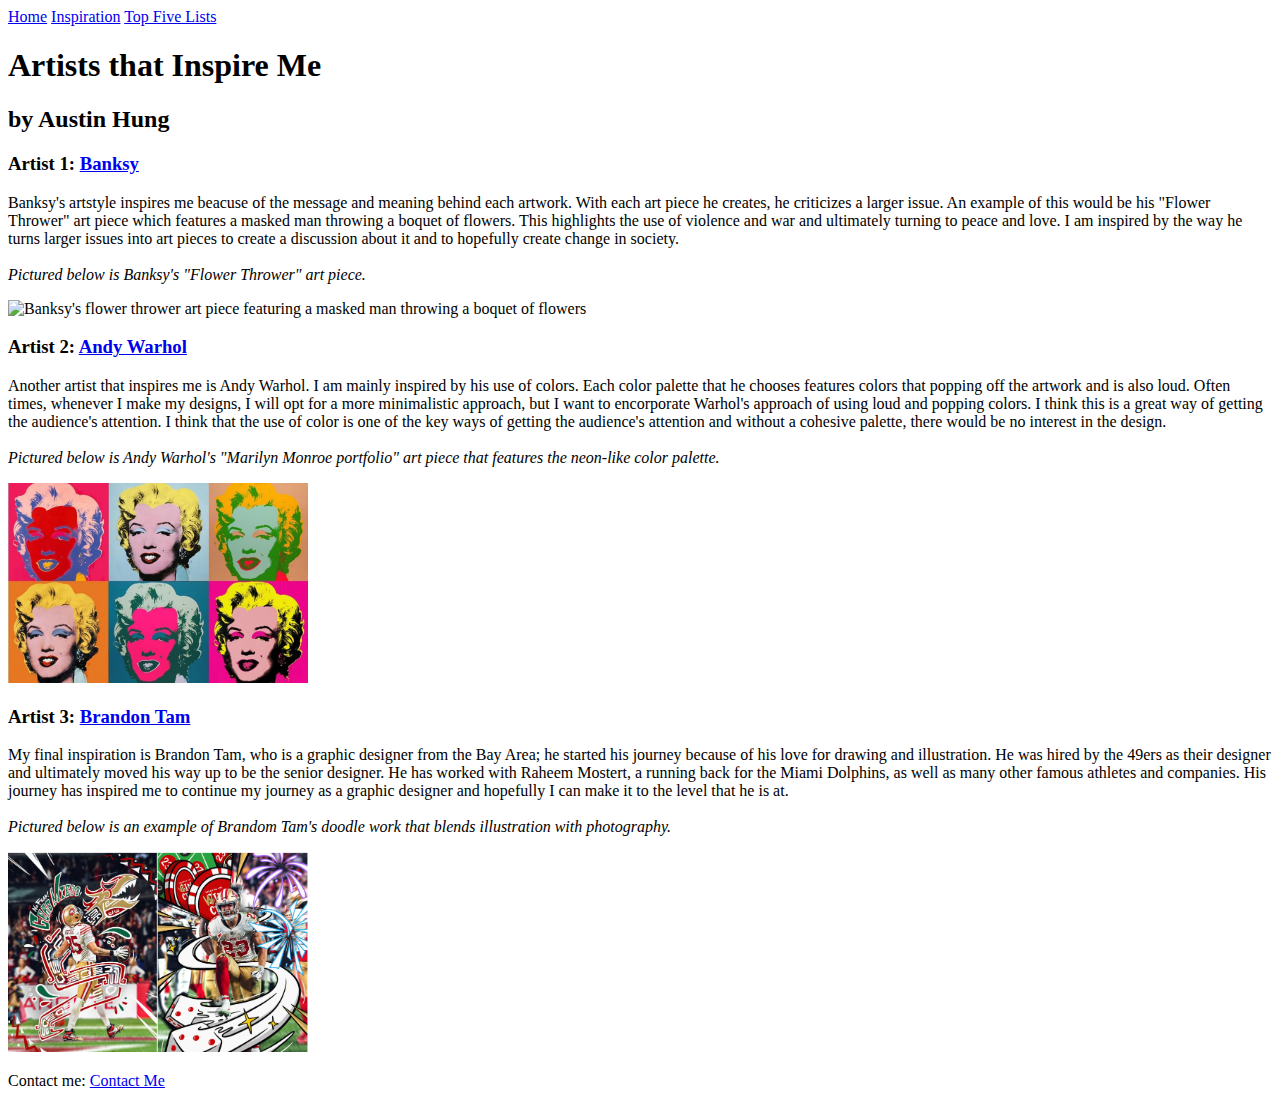
==== inspiration/inspiration.html @ 484e703c "Added CSS for index" ====
<!DOCTYPE html>
<html lang="en">
<head>
    <meta charset="UTF-8">
    <meta name="viewport" content="width=device-width, initial-scale=1.0">
    <title>Document</title>
    <link rel="stylesheet" href="..css/styles.css">

</head>
<body>

<header>
    <nav>
        <a href = "../index.html">Home</a>
        <a href = "inspiration.html">Inspiration</a>
        <a href = "../topFives/topFive.html">Top Five Lists</a>    
    </nav>
</header>

<section>
<h1>
   Artists that Inspire Me 
</h1>
</section>

<section>
<h2>
    by Austin Hung
</h2>
</section>

<section>
<h3>
    Artist 1: <a href="https://www.banksy.co.uk/">Banksy</a>
</h3>
<p>
    Banksy's artstyle inspires me beacuse of the message and meaning behind each artwork. With each art piece he creates, he criticizes a larger issue. An example of this would be his "Flower Thrower" art piece which features a masked man throwing a boquet of flowers. This highlights the use of violence and war and ultimately turning to peace and love. I am inspired by the way he turns larger issues into art pieces to create a discussion about it and to hopefully create change in society. 
    <br>
    <br>
    <em>Pictured below is Banksy's "Flower Thrower" art piece.</em>
</p>
<img src="img/flower_thrower.png" alt="Banksy's flower thrower art piece featuring a masked man throwing a boquet of flowers" width = "300" height = "200">
</section>

<section>
<h3>

    Artist 2: <a href="https://www.warhol.org/">Andy Warhol</a>
</h3>
<p>
   Another artist that inspires me is Andy Warhol. I am mainly inspired by his use of colors. Each color palette that he chooses features colors that popping off the artwork and is also loud. Often times, whenever I make my designs, I will opt for a more minimalistic approach, but I want to encorporate Warhol's approach of using loud and popping colors. I think this is a great way of getting the audience's attention. I think that the use of color is one of the key ways of getting the audience's attention and without a cohesive palette, there would be no interest in the design.
    <br>
    <br>
    <em>Pictured below is Andy Warhol's "Marilyn Monroe portfolio" art piece that features the neon-like color palette.</em>
</p>
<img src="img/andy_warhol_art.jpg" alt="Banksy's flower thrower art piece featuring a masked man throwing a boquet of flowers" width = "300" height = "200">
</section>

<section>
<h3>
    Artist 3: <a href="https://brandontam.squarespace.com/work">Brandon Tam</a>
</h3>
    <p>
        My final inspiration is Brandon Tam, who is a graphic designer from the Bay Area; he started his journey because of his love for drawing and illustration. He was hired by the 49ers as their designer and ultimately moved his way up to be the senior designer. He has worked with Raheem Mostert, a running back for the Miami Dolphins, as well as many other famous athletes and companies. His journey has inspired me to continue my journey as a graphic designer and hopefully I can make it to the level that he is at.
         <br>
         <br>
         <em>Pictured below is an example of Brandom Tam's doodle work that blends illustration with photography.</em>
     </p>
<img src="img/bjt.png" alt="Left Picture: George Kittle celebrating a touchdown with an Aztec-like dragon illustration wrapped around him. Right Picture: Christian McCaffrey celebrating with dice and casino chips illustrated around him" width = "300" height = "200">
</section>

<footer>
    <p>Contact me: <a href="mailto:austinhung6156@gmail.com">Contact Me</a></p>
</footer>

</body>
</html>
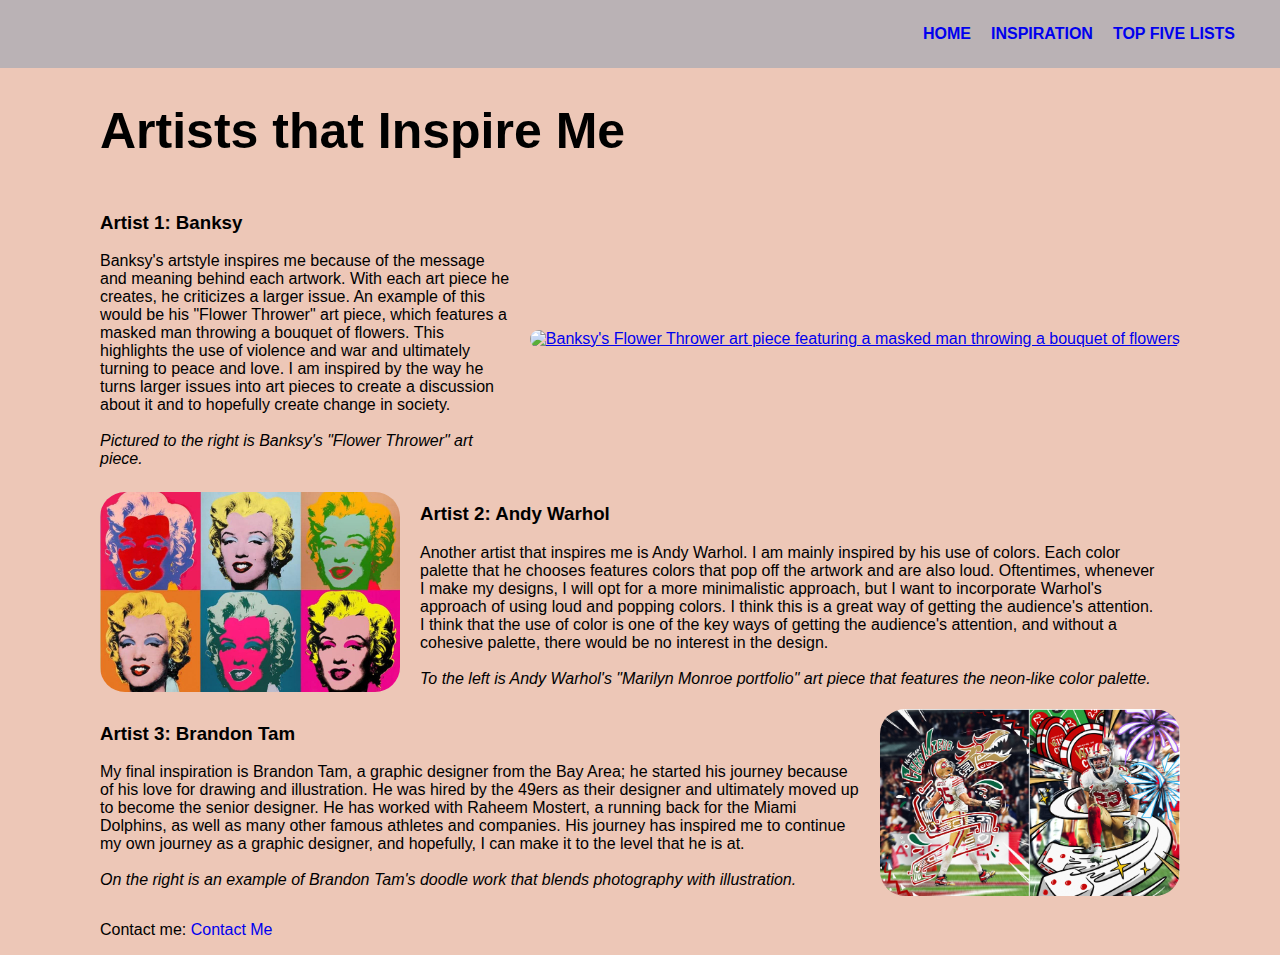
==== commit 7d8bcb85: "Changes" ====
--- a/inspiration/inspiration.html
+++ b/inspiration/inspiration.html
@@ -4,74 +4,73 @@
     <meta charset="UTF-8">
     <meta name="viewport" content="width=device-width, initial-scale=1.0">
     <title>Document</title>
-    <link rel="stylesheet" href="..css/styles.css">
-
+    <link rel="stylesheet" href="../css/styles.css">
 </head>
 <body>
 
 <header>
     <nav>
-        <a href = "../index.html">Home</a>
-        <a href = "inspiration.html">Inspiration</a>
-        <a href = "../topFives/topFive.html">Top Five Lists</a>    
+        <a class="navcss" href="../index.html">Home</a>
+        <a class="navcss" href="inspiration.html">Inspiration</a>
+        <a class="navcss" href="../topFives/topFive.html">Top Five Lists</a>    
     </nav>
 </header>
 
-<section>
-<h1>
-   Artists that Inspire Me 
-</h1>
+<section class="inspointro"">
+    <h1>Artists that Inspire Me</h1>
 </section>
 
-<section>
-<h2>
-    by Austin Hung
-</h2>
+<section class="artists">
+    <div class="artisttext">
+        <h3>Artist 1: Banksy</h3>
+        <p>
+            Banksy's artstyle inspires me because of the message and meaning behind each artwork. With each art piece he creates, he criticizes a larger issue. An example of this would be his "Flower Thrower" art piece, which features a masked man throwing a bouquet of flowers. This highlights the use of violence and war and ultimately turning to peace and love. I am inspired by the way he turns larger issues into art pieces to create a discussion about it and to hopefully create change in society.
+            <br><br>
+            <em>Pictured to the right is Banksy's "Flower Thrower" art piece.</em>
+        </p>
+    </div>
+    <div class="artimg">
+        <a class="artistlink" href="https://www.banksy.co.uk/">
+        <img src="img/flower_thrower.png" alt="Banksy's Flower Thrower art piece featuring a masked man throwing a bouquet of flowers" width="300" height="200">
+        </a>
+    </div>
 </section>
 
-<section>
-<h3>
-    Artist 1: <a href="https://www.banksy.co.uk/">Banksy</a>
-</h3>
-<p>
-    Banksy's artstyle inspires me beacuse of the message and meaning behind each artwork. With each art piece he creates, he criticizes a larger issue. An example of this would be his "Flower Thrower" art piece which features a masked man throwing a boquet of flowers. This highlights the use of violence and war and ultimately turning to peace and love. I am inspired by the way he turns larger issues into art pieces to create a discussion about it and to hopefully create change in society. 
-    <br>
-    <br>
-    <em>Pictured below is Banksy's "Flower Thrower" art piece.</em>
-</p>
-<img src="img/flower_thrower.png" alt="Banksy's flower thrower art piece featuring a masked man throwing a boquet of flowers" width = "300" height = "200">
+<section class="artists">
+    <div class="artimg">
+        <a class="warholimg" href="https://www.warhol.org/">
+        <img src="img/andy_warhol_art.jpg" alt="Andy Warhol's Marilyn Monroe portfolio with a neon-like color palette" width="300" height="200">
+        </a>
+    </div>
+    <div class="artisttext">
+        <h3>Artist 2: Andy Warhol</h3>
+        <p>
+            Another artist that inspires me is Andy Warhol. I am mainly inspired by his use of colors. Each color palette that he chooses features colors that pop off the artwork and are also loud. Oftentimes, whenever I make my designs, I will opt for a more minimalistic approach, but I want to incorporate Warhol's approach of using loud and popping colors. I think this is a great way of getting the audience's attention. I think that the use of color is one of the key ways of getting the audience's attention, and without a cohesive palette, there would be no interest in the design.
+            <br><br>
+            <em>To the left is Andy Warhol's "Marilyn Monroe portfolio" art piece that features the neon-like color palette.</em>
+        </p>
+    </div>
 </section>
 
-<section>
-<h3>
-
-    Artist 2: <a href="https://www.warhol.org/">Andy Warhol</a>
-</h3>
-<p>
-   Another artist that inspires me is Andy Warhol. I am mainly inspired by his use of colors. Each color palette that he chooses features colors that popping off the artwork and is also loud. Often times, whenever I make my designs, I will opt for a more minimalistic approach, but I want to encorporate Warhol's approach of using loud and popping colors. I think this is a great way of getting the audience's attention. I think that the use of color is one of the key ways of getting the audience's attention and without a cohesive palette, there would be no interest in the design.
-    <br>
-    <br>
-    <em>Pictured below is Andy Warhol's "Marilyn Monroe portfolio" art piece that features the neon-like color palette.</em>
-</p>
-<img src="img/andy_warhol_art.jpg" alt="Banksy's flower thrower art piece featuring a masked man throwing a boquet of flowers" width = "300" height = "200">
+<section class="artists">
+    <div class="artisttext">
+        <h3>Artist 3: Brandon Tam</h3>
+        <p>
+            My final inspiration is Brandon Tam, a graphic designer from the Bay Area; he started his journey because of his love for drawing and illustration. He was hired by the 49ers as their designer and ultimately moved up to become the senior designer. He has worked with Raheem Mostert, a running back for the Miami Dolphins, as well as many other famous athletes and companies. His journey has inspired me to continue my own journey as a graphic designer, and hopefully, I can make it to the level that he is at.
+            <br><br>
+            <em>On the right is an example of Brandon Tam's doodle work that blends photography with illustration.</em>
+        </p>
+    </div>
+    <div class="artimg">
+        <a class="artistlink" href="https://brandontam.squarespace.com/work">
+        <img src="img/bjt.png" alt="Brandon Tam's illustration blending Aztec-like dragon and casino-themed doodles with photographs of athletes" width="300" height="200">
+        </a>
+    </div>
 </section>
 
-<section>
-<h3>
-    Artist 3: <a href="https://brandontam.squarespace.com/work">Brandon Tam</a>
-</h3>
-    <p>
-        My final inspiration is Brandon Tam, who is a graphic designer from the Bay Area; he started his journey because of his love for drawing and illustration. He was hired by the 49ers as their designer and ultimately moved his way up to be the senior designer. He has worked with Raheem Mostert, a running back for the Miami Dolphins, as well as many other famous athletes and companies. His journey has inspired me to continue my journey as a graphic designer and hopefully I can make it to the level that he is at.
-         <br>
-         <br>
-         <em>Pictured below is an example of Brandom Tam's doodle work that blends illustration with photography.</em>
-     </p>
-<img src="img/bjt.png" alt="Left Picture: George Kittle celebrating a touchdown with an Aztec-like dragon illustration wrapped around him. Right Picture: Christian McCaffrey celebrating with dice and casino chips illustrated around him" width = "300" height = "200">
-</section>
-
-<footer>
-    <p>Contact me: <a href="mailto:austinhung6156@gmail.com">Contact Me</a></p>
+<footer class="contactme">
+    <p class="email" >Contact me: <a class="email" href="mailto:austinhung6156@gmail.com?subject=Inquiry%20from%20Your%20Website">Contact Me</a></p>
 </footer>
 
 </body>
-</html>+</html>
--- a/css/styles.css
+++ b/css/styles.css
@@ -0,0 +1,106 @@
+body {
+    background-color: #edc7b7;
+    font-family: 'Montserrat', sans-serif;
+    margin: 0;
+}
+
+.aboutcontainer {
+    display: flex;
+    align-items: center;  
+    gap: 30px; 
+    max-width: 1000px; 
+    margin: 50px auto;
+    padding: 25px;
+    background-color: #BAB2B5;
+    border-radius: 15px;
+}
+
+.me {
+    border-radius: 25px;
+    width: 350px;
+    height: 450px;
+    border: 5px solid black;
+    padding: 5px;
+}
+
+/* Text */
+.aboutme {
+    flex: 1;
+    font-size: 16px;
+    line-height: 1.6;
+    text-align: left;
+    padding: 0;
+}
+
+nav {
+    background-color: #BAB2B5;
+    padding: 25px;
+    display: flex;
+    justify-content: right;
+}
+
+nav a {
+    text-decoration: none;
+    margin-right: 20px;
+    text-transform: uppercase;
+    font-weight: bold;
+}
+
+/*code from Professor Oakley*/
+.navcss:hover {
+    color: rgb(255, 255, 255);
+}
+
+.welcome {
+    text-align: center;
+    font-size: 35px;
+    margin-top: 50px;
+    font-weight: 900;
+}
+
+p {
+    padding: 0px;
+}
+
+
+
+/* Inspiration Page CSS */
+.inspointro{
+    margin-left: 100px;
+    font-size: 25px;
+}
+
+.artists {
+    display: flex;
+    justify-content: space-between;
+    align-items: center;
+    margin-bottom: 30px;
+    margin: 0px 100px;
+}
+
+.artisttext {
+    flex: 1;
+    margin-right: 20px; 
+}
+
+.artimg img {
+    max-width: 100%;
+    height: auto;
+    border-radius: 25px;
+}
+
+.warholimg{
+    padding-right: 20px;
+}
+
+.contactme{
+    margin-left: 100px;
+}
+
+.email{
+    text-decoration: none;
+}
+
+img{
+    border-radius: 25px;
+}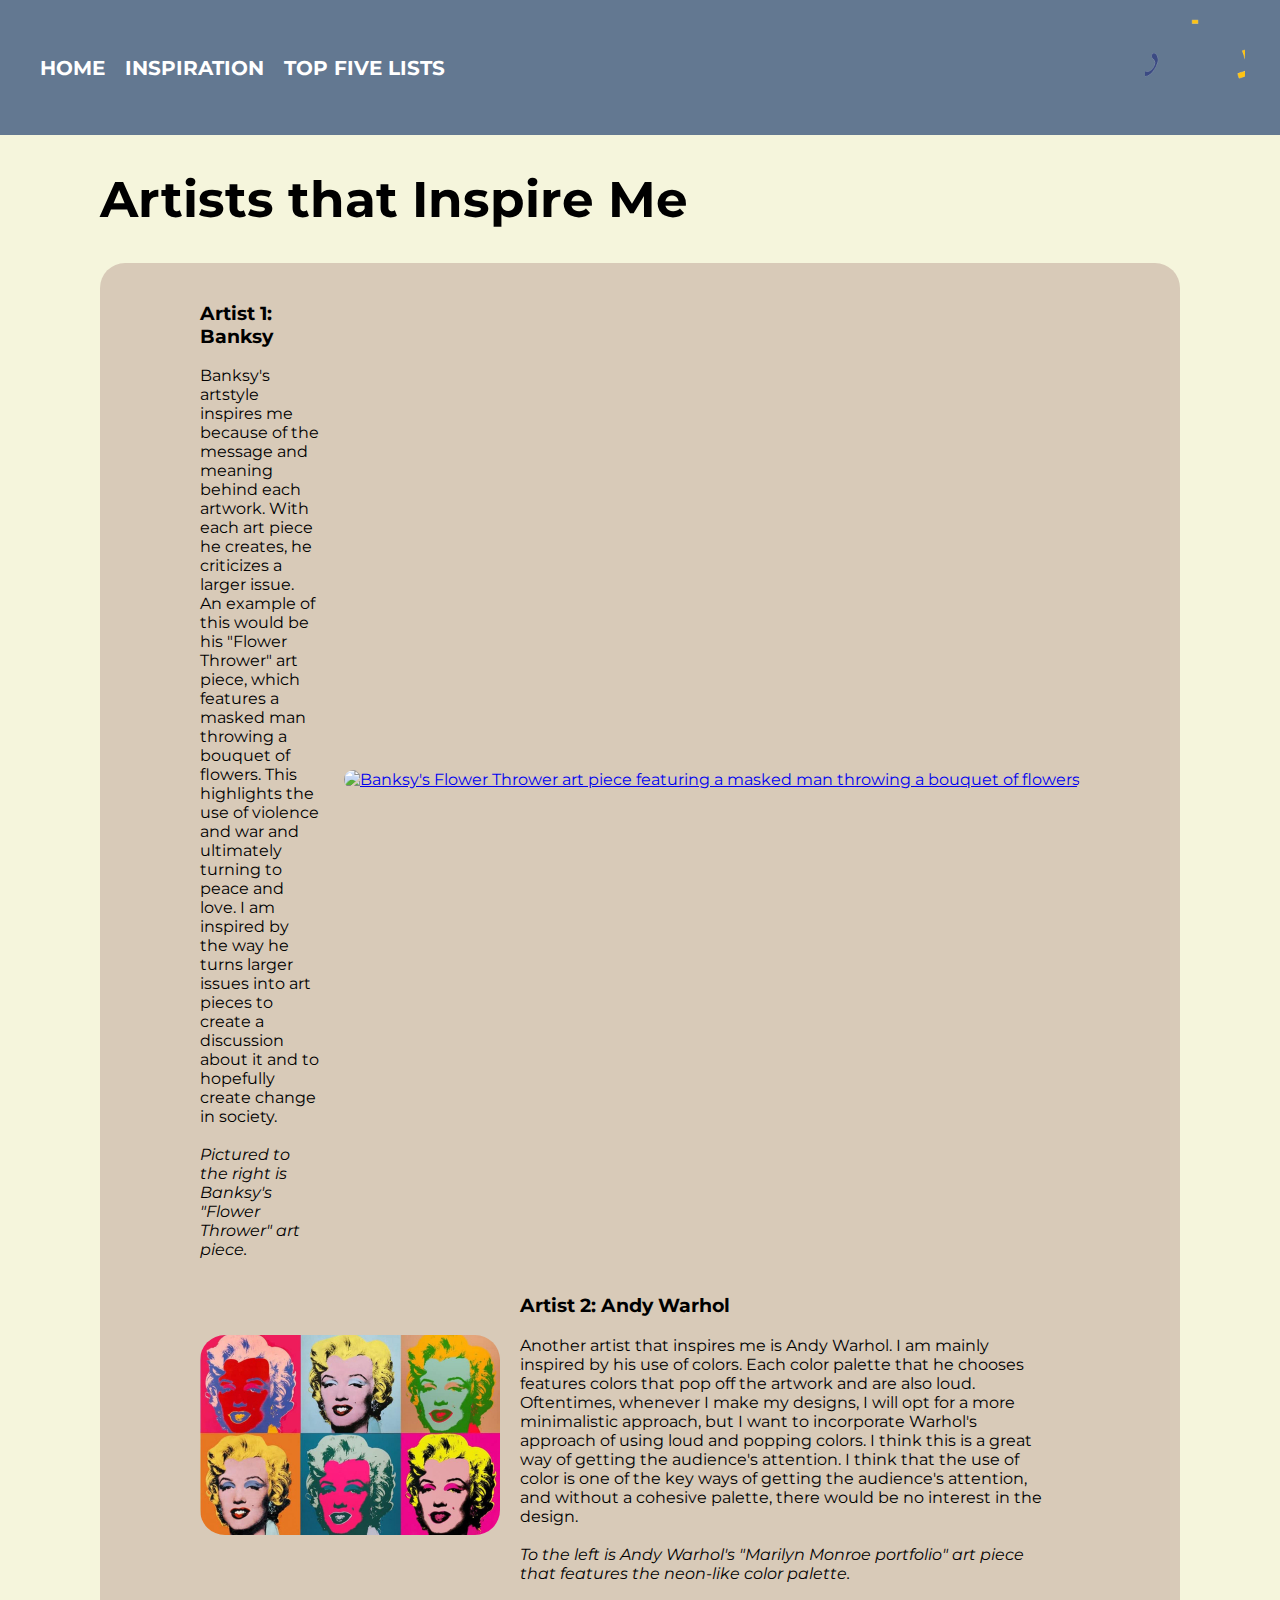
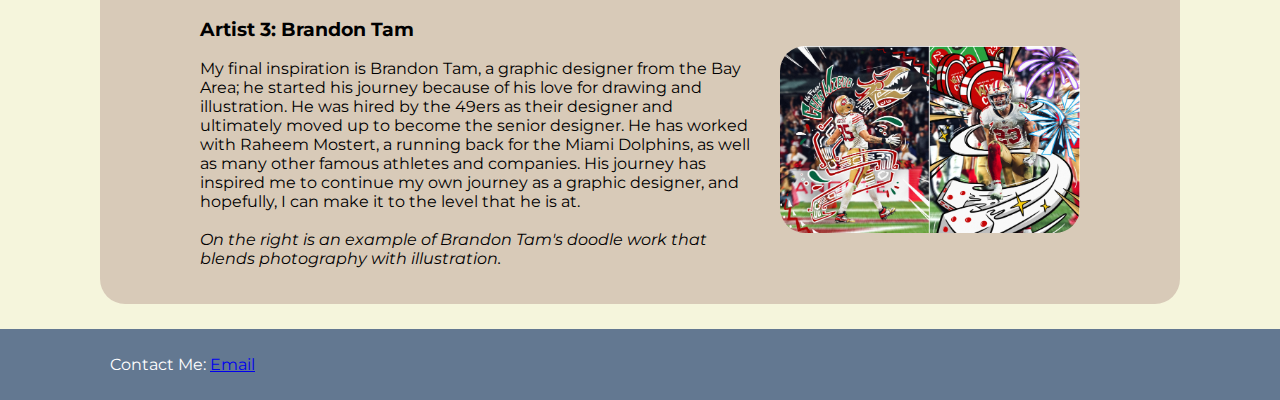
==== commit d0f2c8bb: "Updates 2/27/25" ====
--- a/inspiration/inspiration.html
+++ b/inspiration/inspiration.html
@@ -5,6 +5,9 @@
     <meta name="viewport" content="width=device-width, initial-scale=1.0">
     <title>Document</title>
     <link rel="stylesheet" href="../css/styles.css">
+    <link rel="preconnect" href="https://fonts.googleapis.com">
+    <link rel="preconnect" href="https://fonts.gstatic.com" crossorigin>
+    <link href="https://fonts.googleapis.com/css2?family=Montserrat:wght@100;300;400;500;700;900&display=swap" rel="stylesheet">
 </head>
 <body>
 
@@ -14,12 +17,18 @@
         <a class="navcss" href="inspiration.html">Inspiration</a>
         <a class="navcss" href="../topFives/topFive.html">Top Five Lists</a>    
     </nav>
+    <nav class = "logo">
+        <a class = "navcss" href = "../index.html">
+        <img src="../img/Assn4_Storyboard.gif" alt = "logo gif" width="100px">
+        </a>
+    </nav>
 </header>
 
-<section class="inspointro"">
+<section class="inspointro">
     <h1>Artists that Inspire Me</h1>
 </section>
 
+<section class="content">
 <section class="artists">
     <div class="artisttext">
         <h3>Artist 1: Banksy</h3>
@@ -67,10 +76,15 @@
         </a>
     </div>
 </section>
+</section>
 
+<section class="footerstyle">
 <footer class="contactme">
-    <p class="email" >Contact me: <a class="email" href="mailto:austinhung6156@gmail.com?subject=Inquiry%20from%20Your%20Website">Contact Me</a></p>
+    <p class="email">Contact Me: 
+        <a class="link" href="mailto:austinhung6156@gmail.com?subject=Inquiry%20from%20Your%20Website">Email</a>
+    </p>
 </footer>
+</section>
 
 </body>
 </html>
--- a/css/styles.css
+++ b/css/styles.css
@@ -1,17 +1,17 @@
 body {
-    background-color: #edc7b7;
+    background-color: #F5F5DC;
     font-family: 'Montserrat', sans-serif;
     margin: 0;
 }
 
-.aboutcontainer {
+.aboutbox {
     display: flex;
     align-items: center;  
     gap: 30px; 
     max-width: 1000px; 
     margin: 50px auto;
     padding: 25px;
-    background-color: #BAB2B5;
+    background-color: #D8CAB8;
     border-radius: 15px;
 }
 
@@ -32,17 +32,38 @@
     padding: 0;
 }
 
+header {
+    display: flex;
+    justify-content: space-between; 
+    align-items: center; 
+    padding: 15px; 
+    background-color: #637891; 
+
+}
+
+
+
 nav {
-    background-color: #BAB2B5;
     padding: 25px;
     display: flex;
     justify-content: right;
+    text-transform: uppercase;
+}
+
+.logo{
+    justify-content: left;
+    padding: 0px;
 }
 
 nav a {
     text-decoration: none;
     margin-right: 20px;
-    text-transform: uppercase;
+    font-weight: bold;
+    font-size: 20px;
+    color: #FFFFFF;
+}
+
+.navcss{
     font-weight: bold;
 }
 
@@ -80,13 +101,19 @@
 
 .artisttext {
     flex: 1;
-    margin-right: 20px; 
+    margin-right: 25px; 
 }
 
 .artimg img {
     max-width: 100%;
     height: auto;
     border-radius: 25px;
+    
+}
+
+.artimg:hover img {
+    border: 5px solid #FF5733;
+    padding: 4px;
 }
 
 .warholimg{
@@ -95,6 +122,7 @@
 
 .contactme{
     margin-left: 100px;
+    color: white;
 }
 
 .email{
@@ -103,4 +131,49 @@
 
 img{
     border-radius: 25px;
+}
+
+.content{
+    background-color: #D8CAB8; /*change color*/
+    padding-top: 20px;
+    padding-bottom: 20px;
+    margin: 0px 100px;
+    margin-bottom: 25px;
+    border-radius: 25px;
+
+}
+
+.footerstyle{
+    background-color: #637891;
+    padding: 10px;
+
+}
+
+
+/* from https://www.w3schools.com/cssref/pr_background-image.php */
+.bgimg{
+        background-image: url('../img/huntingtonbeach.jpg');
+        background-repeat: no-repeat;
+        padding: 0px ;
+        height: 250px;
+        margin-bottom: 750px;
+}
+
+.travel {
+    align-items: center;  
+    max-width: 1000px; 
+    margin: 50px auto;
+    padding: 25px;
+    background-color: #D8CAB8;
+    border-radius: 15px;
+}
+
+.food {
+    align-items: center;  
+    gap: 30px; 
+    max-width: 1000px; 
+    margin: 50px auto;
+    padding: 25px;
+    background-color: #D8CAB8;
+    border-radius: 15px;
 }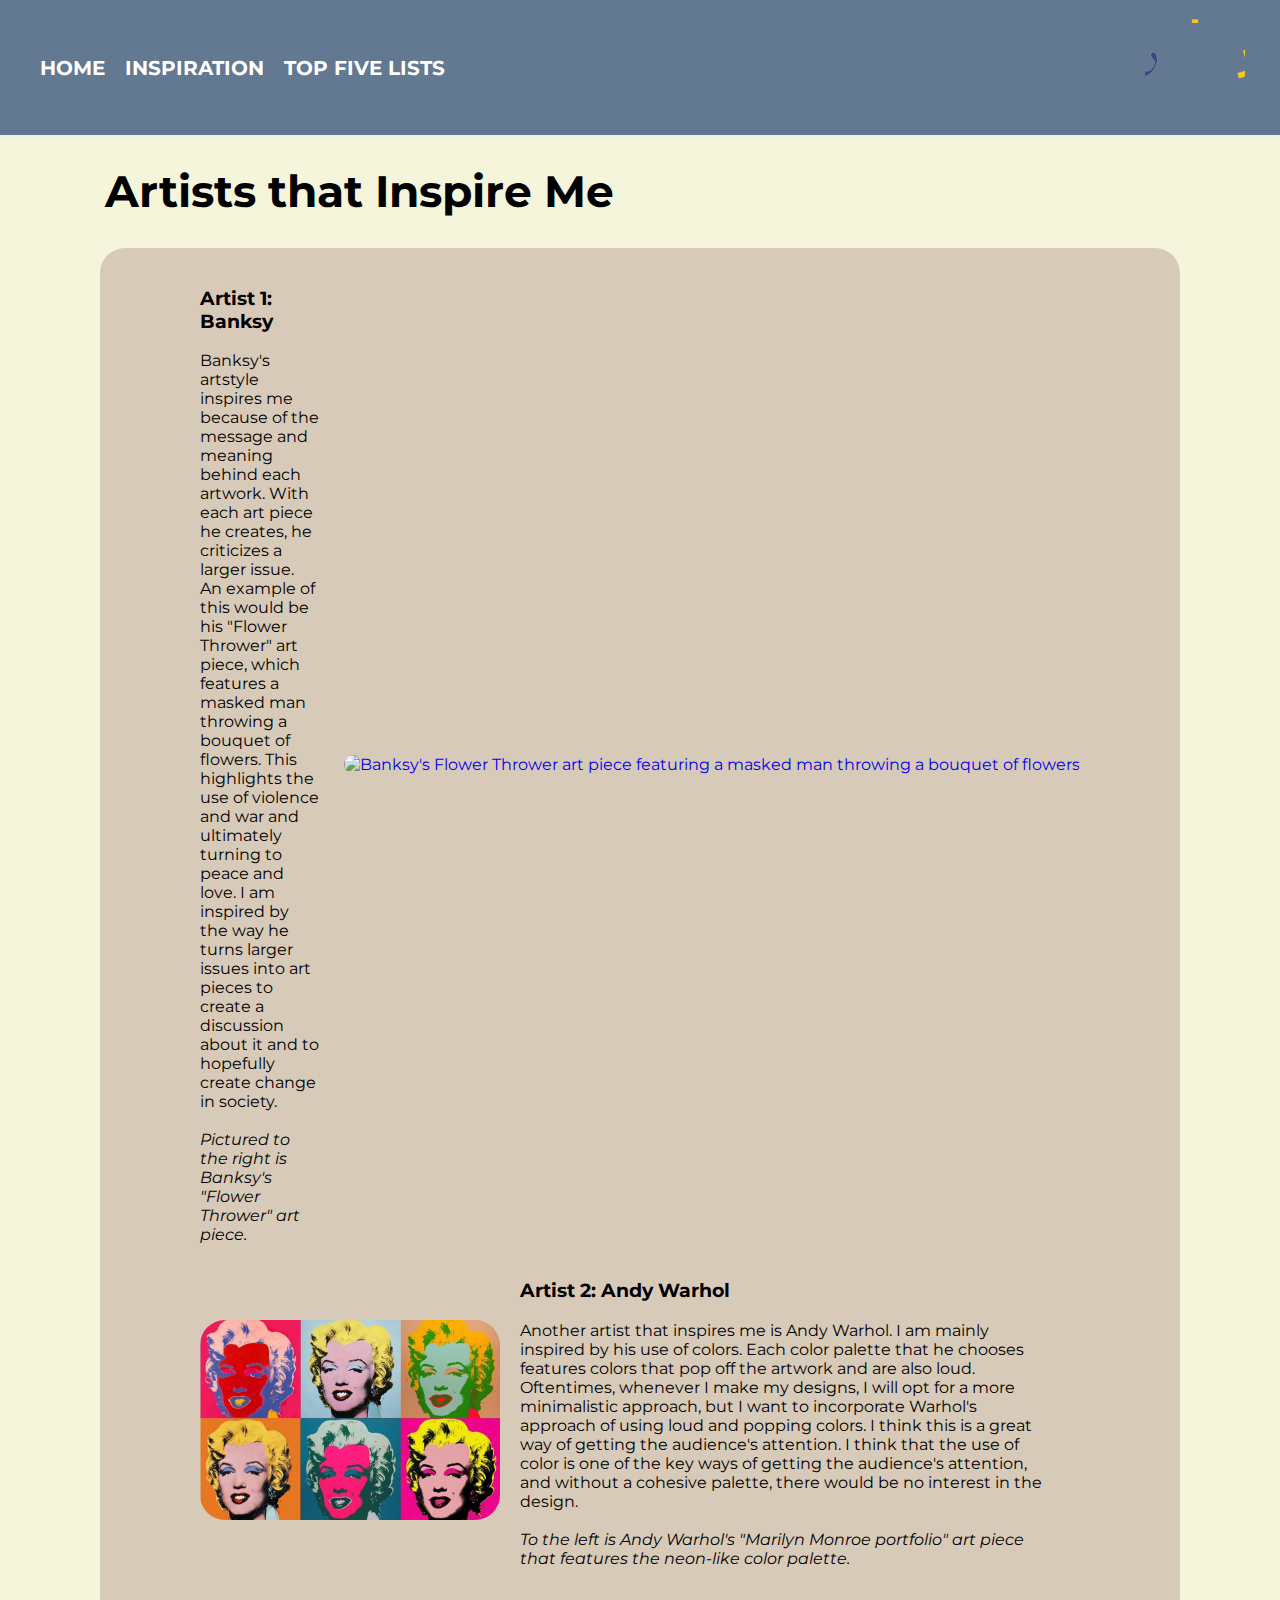
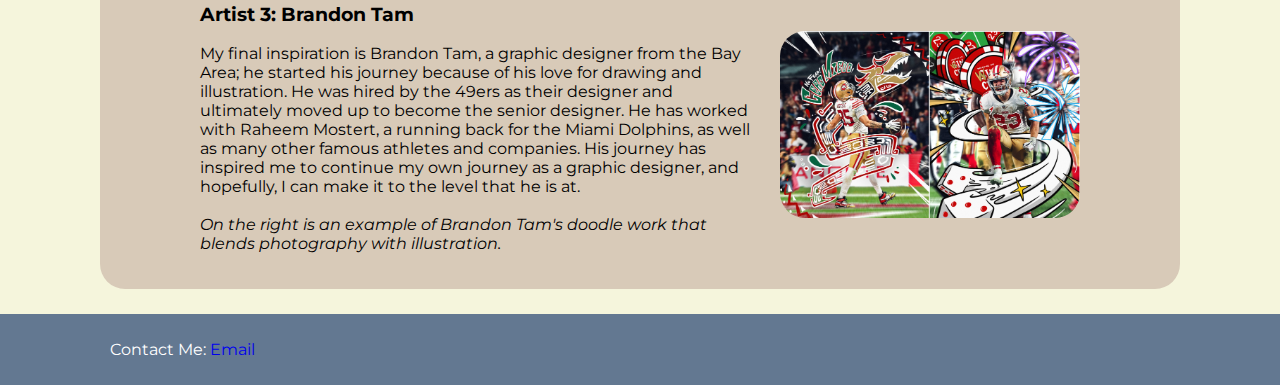
==== commit 9387c701: "Almost done" ====
--- a/inspiration/inspiration.html
+++ b/inspiration/inspiration.html
@@ -24,7 +24,7 @@
     </nav>
 </header>
 
-<section class="inspointro">
+<section class="pageintro">
     <h1>Artists that Inspire Me</h1>
 </section>
 
--- a/css/styles.css
+++ b/css/styles.css
@@ -9,7 +9,7 @@
     align-items: center;  
     gap: 30px; 
     max-width: 1000px; 
-    margin: 50px auto;
+    margin: 0px auto;
     padding: 25px;
     background-color: #D8CAB8;
     border-radius: 15px;
@@ -67,10 +67,30 @@
     font-weight: bold;
 }
 
-/*code from Professor Oakley*/
+/*code from Professor Oakley*/ /* hover */
 .navcss:hover {
     color: rgb(255, 255, 255);
 }
+
+.artimg:hover img {
+    border: 5px solid #458CCB;
+    padding: 4px;
+}
+
+.travelimg:hover {
+    border: 5px solid #458CCB;
+    padding: 3px;
+}
+
+.foodimg:hover{
+    border: 5px solid #458CCB;
+    padding: 3px; 
+}
+
+.foodimg{
+    padding-right: 10px;
+}
+
 
 .welcome {
     text-align: center;
@@ -83,14 +103,16 @@
     padding: 0px;
 }
 
-
-
 /* Inspiration Page CSS */
-.inspointro{
-    margin-left: 100px;
-    font-size: 25px;
-}
-
+.pageintro{
+    margin-left: 105px;
+    font-size: 22px;
+}
+
+.listintro{
+    margin-left: 195px;
+    font-size: 22px;  
+}
 .artists {
     display: flex;
     justify-content: space-between;
@@ -109,11 +131,6 @@
     height: auto;
     border-radius: 25px;
     
-}
-
-.artimg:hover img {
-    border: 5px solid #FF5733;
-    padding: 4px;
 }
 
 .warholimg{
@@ -143,10 +160,13 @@
 
 }
 
+.link{
+    text-decoration: none;
+}
+
 .footerstyle{
     background-color: #637891;
-    padding: 10px;
-
+    padding: 10px;    
 }
 
 
@@ -159,7 +179,7 @@
         margin-bottom: 750px;
 }
 
-.travel {
+.travel, .food {
     align-items: center;  
     max-width: 1000px; 
     margin: 50px auto;
@@ -168,12 +188,19 @@
     border-radius: 15px;
 }
 
-.food {
-    align-items: center;  
-    gap: 30px; 
-    max-width: 1000px; 
-    margin: 50px auto;
-    padding: 25px;
-    background-color: #D8CAB8;
-    border-radius: 15px;
-}+li{
+    font-weight: 700;
+    padding-top: 25px;
+}
+
+li a{
+    text-decoration: none;
+}
+
+/* .transition {
+    background-color: black;
+} */
+ 
+a{
+    text-decoration: none;
+}
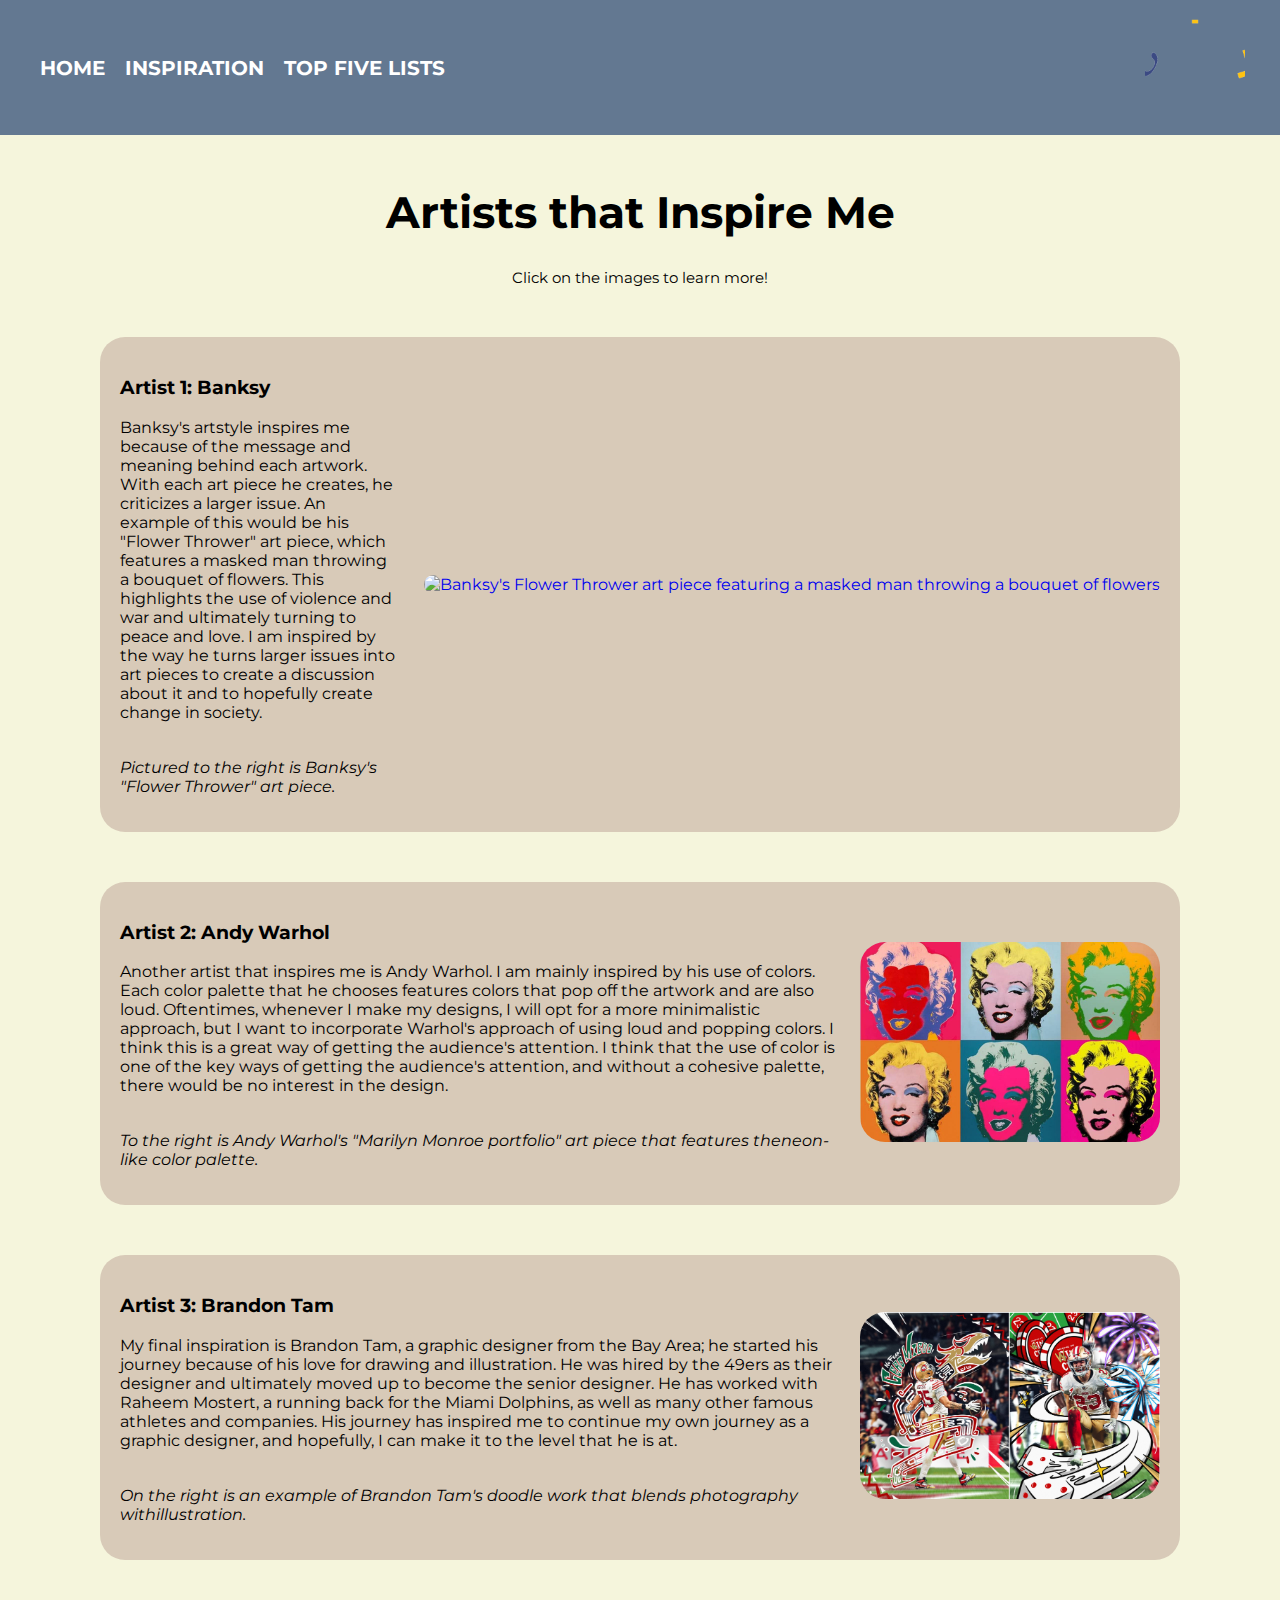
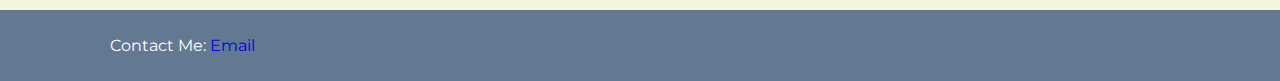
==== commit 2a6903e8: "Almost done 2" ====
--- a/inspiration/inspiration.html
+++ b/inspiration/inspiration.html
@@ -24,58 +24,56 @@
     </nav>
 </header>
 
-<section class="pageintro">
+<section class="introheader">
     <h1>Artists that Inspire Me</h1>
+    <p class="moreinfo">Click on the images to learn more!</p>
 </section>
 
-<section class="content">
-<section class="artists">
+<section class="artistsection">
     <div class="artisttext">
-        <h3>Artist 1: Banksy</h3>
+    <h3>Artist 1: Banksy</h3>
         <p>
-            Banksy's artstyle inspires me because of the message and meaning behind each artwork. With each art piece he creates, he criticizes a larger issue. An example of this would be his "Flower Thrower" art piece, which features a masked man throwing a bouquet of flowers. This highlights the use of violence and war and ultimately turning to peace and love. I am inspired by the way he turns larger issues into art pieces to create a discussion about it and to hopefully create change in society.
-            <br><br>
-            <em>Pictured to the right is Banksy's "Flower Thrower" art piece.</em>
+        Banksy's artstyle inspires me because of the message and meaning behind each artwork. With each art piece he creates, he criticizes a larger issue. An example of this would be his "Flower Thrower" art piece, which features a masked man throwing a bouquet of flowers. This highlights the use of violence and war and ultimately turning to peace and love. I am inspired by the way he turns larger issues into art pieces to create a discussion about it and to hopefully create change in society.
         </p>
-    </div>
-    <div class="artimg">
+        <p class="imginfo"><em class="imginfo">Pictured to the right is Banksy's "Flower Thrower" art piece.</em></p>
+        </div>
+        <div class="artimg">
         <a class="artistlink" href="https://www.banksy.co.uk/">
-        <img src="img/flower_thrower.png" alt="Banksy's Flower Thrower art piece featuring a masked man throwing a bouquet of flowers" width="300" height="200">
+        <img src="img/flower_thrower.png" alt="Banksy's Flower Thrower art piece featuring a masked man throwing a bouquet of flowers" width="300">
         </a>
     </div>
 </section>
 
-<section class="artists">
-    <div class="artimg">
-        <a class="warholimg" href="https://www.warhol.org/">
-        <img src="img/andy_warhol_art.jpg" alt="Andy Warhol's Marilyn Monroe portfolio with a neon-like color palette" width="300" height="200">
+<section class="artistsection">
+    <div class="artisttext">
+    <h3>Artist 2: Andy Warhol</h3>
+        <p>
+        Another artist that inspires me is Andy Warhol. I am mainly inspired by his use of colors. Each color palette that he chooses features colors that pop off the artwork and are also loud. Oftentimes, whenever I make my designs, I will opt for a more minimalistic approach, but I want to incorporate Warhol's approach of using loud and popping colors. I think this is a great way of getting the audience's attention. I think that the use of color is one of the key ways of getting the audience's attention, and without a cohesive palette, there would be no interest in the design.
+        </p>
+        <p class="imginfo"><em>To the right is Andy Warhol's "Marilyn Monroe portfolio" art piece that features theneon-like color palette.</em></p>
+        </div>
+        <div class="artimg">
+        <a class="artistlink" href="https://www.warhol.org/">
+        <img src="img/andy_warhol_art.jpg" alt="Andy Warhol's Marilyn Monroe portfolio with a neon-like color palette" width="300">
         </a>
-    </div>
-    <div class="artisttext">
-        <h3>Artist 2: Andy Warhol</h3>
-        <p>
-            Another artist that inspires me is Andy Warhol. I am mainly inspired by his use of colors. Each color palette that he chooses features colors that pop off the artwork and are also loud. Oftentimes, whenever I make my designs, I will opt for a more minimalistic approach, but I want to incorporate Warhol's approach of using loud and popping colors. I think this is a great way of getting the audience's attention. I think that the use of color is one of the key ways of getting the audience's attention, and without a cohesive palette, there would be no interest in the design.
-            <br><br>
-            <em>To the left is Andy Warhol's "Marilyn Monroe portfolio" art piece that features the neon-like color palette.</em>
-        </p>
     </div>
 </section>
 
-<section class="artists">
+<section class="artistsection">
     <div class="artisttext">
-        <h3>Artist 3: Brandon Tam</h3>
+    <h3>Artist 3: Brandon Tam</h3>
         <p>
-            My final inspiration is Brandon Tam, a graphic designer from the Bay Area; he started his journey because of his love for drawing and illustration. He was hired by the 49ers as their designer and ultimately moved up to become the senior designer. He has worked with Raheem Mostert, a running back for the Miami Dolphins, as well as many other famous athletes and companies. His journey has inspired me to continue my own journey as a graphic designer, and hopefully, I can make it to the level that he is at.
-            <br><br>
-            <em>On the right is an example of Brandon Tam's doodle work that blends photography with illustration.</em>
+        My final inspiration is Brandon Tam, a graphic designer from the Bay Area; he started his journey because of his love for drawing and illustration. He was hired by the 49ers as their designer and ultimately moved up to become the senior designer. He has worked with Raheem Mostert, a running back for the Miami Dolphins, as well as many other famous athletes and companies. His journey has inspired me to continue my own journey as a graphic designer, and hopefully, I can make it to the level that he is at.
         </p>
-    </div>
-    <div class="artimg">
+
+        <p class="imginfo"><em>On the right is an example of Brandon Tam's doodle work that blends photography withillustration.</em>
+        </p>
+        </div>
+        <div class="artimg">
         <a class="artistlink" href="https://brandontam.squarespace.com/work">
-        <img src="img/bjt.png" alt="Brandon Tam's illustration blending Aztec-like dragon and casino-themed doodles with photographs of athletes" width="300" height="200">
+        <img src="img/bjt.png" alt="Brandon Tam's illustration blending Aztec-like dragon and casino-themed doodles with photographs of athletes" width="300">
         </a>
     </div>
-</section>
 </section>
 
 <section class="footerstyle">
--- a/css/styles.css
+++ b/css/styles.css
@@ -25,6 +25,7 @@
 
 /* Text */
 .aboutme {
+    /*https://www.w3schools.com/cssref/css3_pr_flex.php*/
     flex: 1;
     font-size: 16px;
     line-height: 1.6;
@@ -67,7 +68,10 @@
     font-weight: bold;
 }
 
-/*code from Professor Oakley*/ /* hover */
+
+/* hover */
+
+/*code from Professor Oakley*/ 
 .navcss:hover {
     color: rgb(255, 255, 255);
 }
@@ -87,10 +91,17 @@
     padding: 3px; 
 }
 
-.foodimg{
-    padding-right: 10px;
-}
-
+
+/*Home*/
+
+/* from https://www.w3schools.com/cssref/pr_background-image.php */
+.bgimg{
+    background-image: url('../img/huntingtonbeach.jpg');
+    background-repeat: no-repeat;
+    padding: 0px ;
+    height: 250px;
+    margin-bottom: 750px;
+}
 
 .welcome {
     text-align: center;
@@ -99,20 +110,23 @@
     font-weight: 900;
 }
 
-p {
-    padding: 0px;
-}
-
 /* Inspiration Page CSS */
 .pageintro{
     margin-left: 105px;
     font-size: 22px;
 }
 
-.listintro{
-    margin-left: 195px;
-    font-size: 22px;  
-}
+.artistsection {
+    display: flex;
+    justify-content: space-between;
+    align-items: center;
+    padding: 20px;
+    background-color: #D8CAB8;
+    margin: 50px 100px;
+    border-radius: 25px;
+}
+
+
 .artists {
     display: flex;
     justify-content: space-between;
@@ -121,6 +135,7 @@
     margin: 0px 100px;
 }
 
+
 .artisttext {
     flex: 1;
     margin-right: 25px; 
@@ -137,57 +152,33 @@
     padding-right: 20px;
 }
 
-.contactme{
-    margin-left: 100px;
-    color: white;
-}
-
-.email{
-    text-decoration: none;
-}
-
-img{
-    border-radius: 25px;
-}
-
-.content{
-    background-color: #D8CAB8; /*change color*/
+.imginfo{
     padding-top: 20px;
-    padding-bottom: 20px;
-    margin: 0px 100px;
-    margin-bottom: 25px;
-    border-radius: 25px;
-
 }
 
 .link{
     text-decoration: none;
 }
 
-.footerstyle{
-    background-color: #637891;
-    padding: 10px;    
-}
-
-
-/* from https://www.w3schools.com/cssref/pr_background-image.php */
-.bgimg{
-        background-image: url('../img/huntingtonbeach.jpg');
-        background-repeat: no-repeat;
-        padding: 0px ;
-        height: 250px;
-        margin-bottom: 750px;
-}
+
+/* Top Fives Code*/
 
 .travel, .food {
     align-items: center;  
-    max-width: 1000px; 
+    max-width: 950px; 
     margin: 50px auto;
     padding: 25px;
     background-color: #D8CAB8;
     border-radius: 15px;
 }
 
+.twosections {
+    display: flex;
+    justify-content: space-between;
+    gap: 15px;
+    margin: 0px 15px;
+}
+
 li{
     font-weight: 700;
     padding-top: 25px;
@@ -197,10 +188,49 @@
     text-decoration: none;
 }
 
-/* .transition {
-    background-color: black;
-} */
- 
+.travelimg{
+    margin-right: 10px;
+}
+
+.foodimg{
+    padding-right: 10px;
+}
+
+.introheader{
+    margin-top: 50px;
+    font-size: 22px;  
+    text-align: center;
+}
+
+/*Code that Applies to All Pages*/
+img{
+    border-radius: 25px;
+}
+
 a{
     text-decoration: none;
 }
+
+.footerstyle{
+    background-color: #637891;
+    padding: 10px;    
+}
+
+.email{
+    text-decoration: none;
+}
+
+.contactme{
+    margin-left: 100px;
+    color: white;
+}
+
+p {
+    padding: 0px;
+}
+
+.moreinfo{
+    font-size: 15px;
+    margin: 0px;
+    padding: 0px;
+}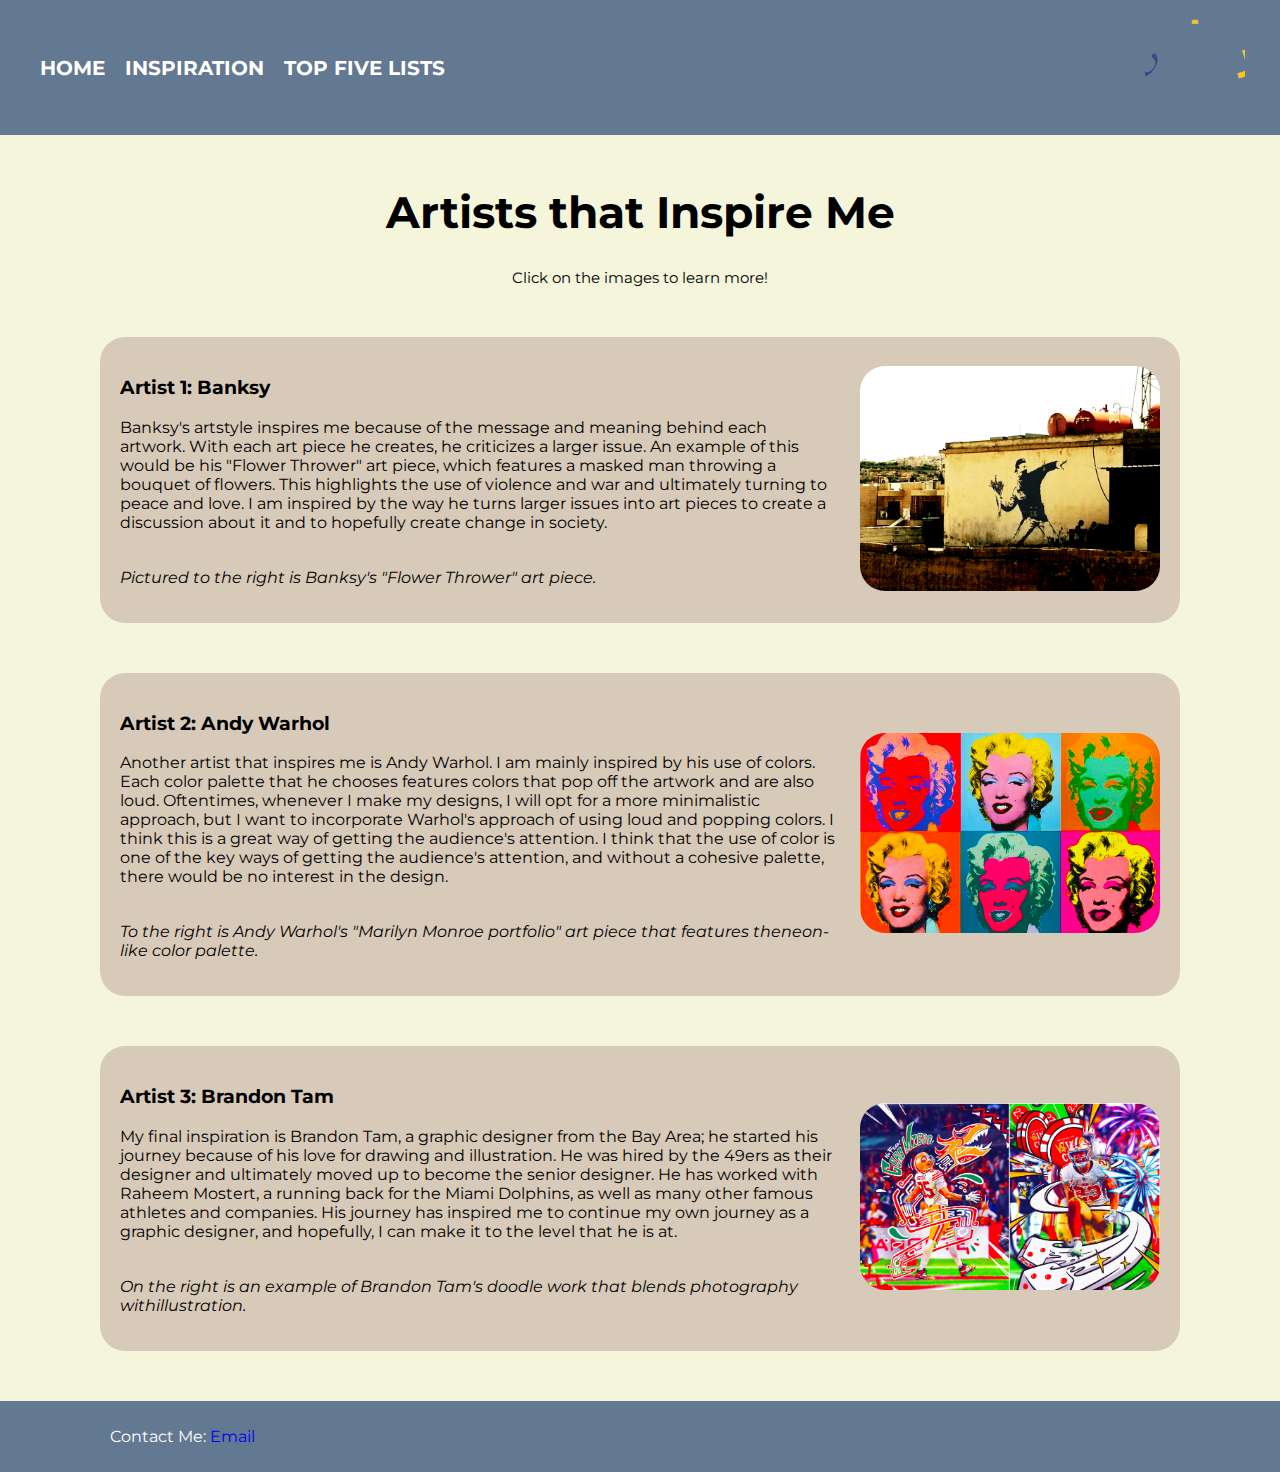
==== commit 1c63fb3b: "Almost complete" ====
--- a/inspiration/inspiration.html
+++ b/inspiration/inspiration.html
@@ -39,7 +39,7 @@
         </div>
         <div class="artimg">
         <a class="artistlink" href="https://www.banksy.co.uk/">
-        <img src="img/flower_thrower.png" alt="Banksy's Flower Thrower art piece featuring a masked man throwing a bouquet of flowers" width="300">
+        <img src="../img/flower_thrower_edited.jpg" alt="Banksy's Flower Thrower art piece featuring a masked man throwing a bouquet of flowers" width="300">
         </a>
     </div>
 </section>
@@ -54,7 +54,7 @@
         </div>
         <div class="artimg">
         <a class="artistlink" href="https://www.warhol.org/">
-        <img src="img/andy_warhol_art.jpg" alt="Andy Warhol's Marilyn Monroe portfolio with a neon-like color palette" width="300">
+        <img src="../img/andy_warhol_edited.jpg" alt="Andy Warhol's Marilyn Monroe portfolio with a neon-like color palette" width="300">
         </a>
     </div>
 </section>
@@ -71,7 +71,7 @@
         </div>
         <div class="artimg">
         <a class="artistlink" href="https://brandontam.squarespace.com/work">
-        <img src="img/bjt.png" alt="Brandon Tam's illustration blending Aztec-like dragon and casino-themed doodles with photographs of athletes" width="300">
+        <img src="../img/bjt.jpg" alt="Brandon Tam's illustration blending Aztec-like dragon and casino-themed doodles with photographs of athletes" width="300">
         </a>
     </div>
 </section>
--- a/css/styles.css
+++ b/css/styles.css
@@ -73,6 +73,7 @@
 
 /*code from Professor Oakley*/ 
 .navcss:hover {
+    text-decoration: underline;
     color: rgb(255, 255, 255);
 }
 
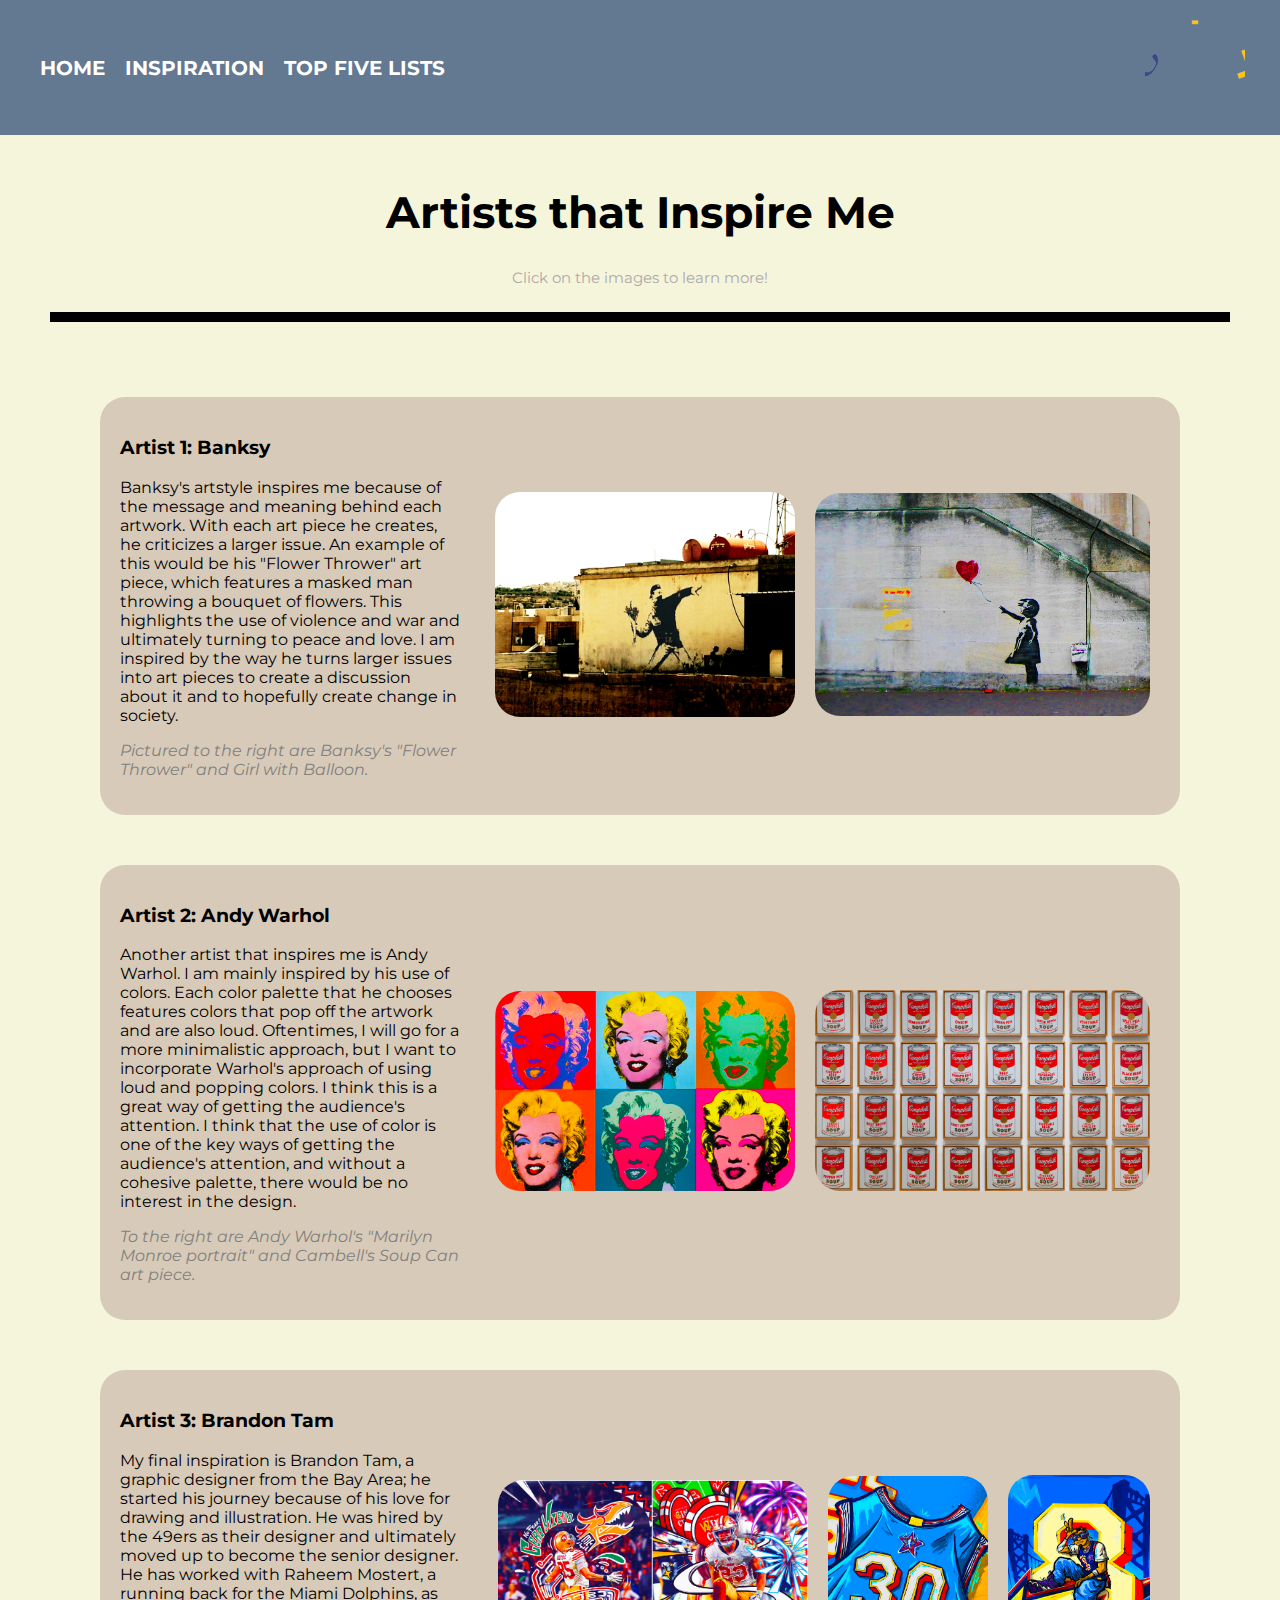
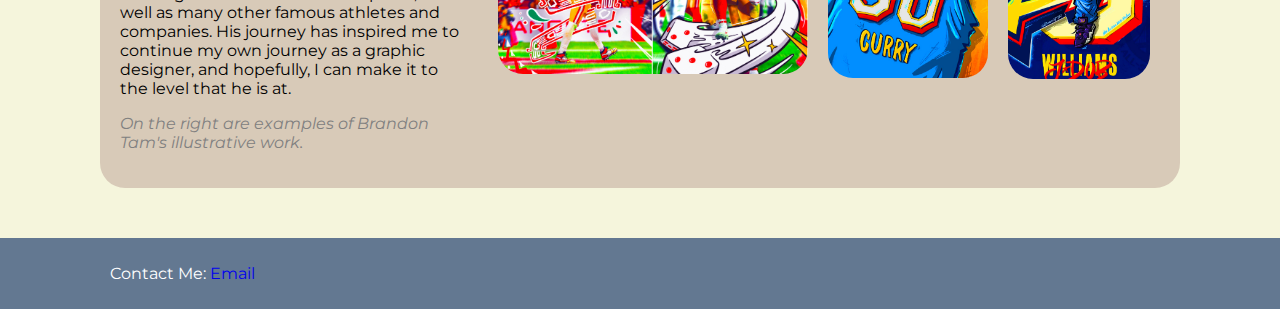
==== commit 2a23f04c: "Final" ====
--- a/inspiration/inspiration.html
+++ b/inspiration/inspiration.html
@@ -29,34 +29,43 @@
     <p class="moreinfo">Click on the images to learn more!</p>
 </section>
 
+<hr class="inspoline">
+
 <section class="artistsection">
     <div class="artisttext">
     <h3>Artist 1: Banksy</h3>
         <p>
         Banksy's artstyle inspires me because of the message and meaning behind each artwork. With each art piece he creates, he criticizes a larger issue. An example of this would be his "Flower Thrower" art piece, which features a masked man throwing a bouquet of flowers. This highlights the use of violence and war and ultimately turning to peace and love. I am inspired by the way he turns larger issues into art pieces to create a discussion about it and to hopefully create change in society.
         </p>
-        <p class="imginfo"><em class="imginfo">Pictured to the right is Banksy's "Flower Thrower" art piece.</em></p>
-        </div>
-        <div class="artimg">
-        <a class="artistlink" href="https://www.banksy.co.uk/">
-        <img src="../img/flower_thrower_edited.jpg" alt="Banksy's Flower Thrower art piece featuring a masked man throwing a bouquet of flowers" width="300">
+        <p class="imginfo"><em class="imginfo">Pictured to the right are Banksy's "Flower Thrower" and Girl with Balloon.</em></p>
+    </div>
+ 
+        <a href="https://www.banksy.co.uk/">
+        <img class="artimg" src="../img/flower_thrower_edited.jpg" alt="Banksy's Flower Thrower art piece featuring a masked man throwing a bouquet of flowers" width="300">
         </a>
-    </div>
+
+        <a href="https://www.google.com/url?sa=i&url=https%3A%2F%2Fen.wikipedia.org%2Fwiki%2FGirl_with_Balloon&psig=AOvVaw2XVwW5k6G-566AoVv6jqmS&ust=1741067821535000&source=images&cd=vfe&opi=89978449&ved=0CBQQjRxqFwoTCPihybad7YsDFQAAAAAdAAAAABAE">
+            <img class="artimg" src="../img/banksy_edited.jpg" alt="Banksy's Girl with Balloon artwork that features a little girl reaching out to a red balloon with the number 20 on it" width="335">
+            </a>
 </section>
 
 <section class="artistsection">
     <div class="artisttext">
     <h3>Artist 2: Andy Warhol</h3>
         <p>
-        Another artist that inspires me is Andy Warhol. I am mainly inspired by his use of colors. Each color palette that he chooses features colors that pop off the artwork and are also loud. Oftentimes, whenever I make my designs, I will opt for a more minimalistic approach, but I want to incorporate Warhol's approach of using loud and popping colors. I think this is a great way of getting the audience's attention. I think that the use of color is one of the key ways of getting the audience's attention, and without a cohesive palette, there would be no interest in the design.
+        Another artist that inspires me is Andy Warhol. I am mainly inspired by his use of colors. Each color palette that he chooses features colors that pop off the artwork and are also loud. Oftentimes, I will go for a more minimalistic approach, but I want to incorporate Warhol's approach of using loud and popping colors. I think this is a great way of getting the audience's attention. I think that the use of color is one of the key ways of getting the audience's attention, and without a cohesive palette, there would be no interest in the design.
         </p>
-        <p class="imginfo"><em>To the right is Andy Warhol's "Marilyn Monroe portfolio" art piece that features theneon-like color palette.</em></p>
-        </div>
-        <div class="artimg">
-        <a class="artistlink" href="https://www.warhol.org/">
-        <img src="../img/andy_warhol_edited.jpg" alt="Andy Warhol's Marilyn Monroe portfolio with a neon-like color palette" width="300">
+        <p class="imginfo"><em>To the right are Andy Warhol's "Marilyn Monroe portrait" and Cambell's Soup Can art piece.</em></p>
+    </div>
+    
+        <a href="https://www.warhol.org/">
+        <img class="artimg" src="../img/andy_warhol_edited.jpg" alt="Andy Warhol's Marilyn Monroe portrait with a neon-like color palette" width="300">
         </a>
-    </div>
+        
+        <a href="https://www.moma.org/collection/works/79809">
+        <img class="artimg" src="../img/andy_warhol_edited2.jpg" alt="Andy Warhol's Campbell's Soup Can art" width="335">
+        </a>
+
 </section>
 
 <section class="artistsection">
@@ -66,14 +75,21 @@
         My final inspiration is Brandon Tam, a graphic designer from the Bay Area; he started his journey because of his love for drawing and illustration. He was hired by the 49ers as their designer and ultimately moved up to become the senior designer. He has worked with Raheem Mostert, a running back for the Miami Dolphins, as well as many other famous athletes and companies. His journey has inspired me to continue my own journey as a graphic designer, and hopefully, I can make it to the level that he is at.
         </p>
 
-        <p class="imginfo"><em>On the right is an example of Brandon Tam's doodle work that blends photography withillustration.</em>
+        <p class="imginfo"><em>On the right are examples of Brandon Tam's illustrative work.</em>
         </p>
         </div>
-        <div class="artimg">
-        <a class="artistlink" href="https://brandontam.squarespace.com/work">
-        <img src="../img/bjt.jpg" alt="Brandon Tam's illustration blending Aztec-like dragon and casino-themed doodles with photographs of athletes" width="300">
+        <a href="https://brandontam.squarespace.com/work">
+        <img class="artimg" src="../img/bjt.jpg" alt="Brandon Tam's illustration blending Aztec-like dragon and casino-themed doodles with photographs of athletes" width="310">
         </a>
-    </div>
+        <a href="https://www.instagram.com/brandonjtam/?hl=en">
+        <img class="artimg" src="../img/bjt2_edited.jpg" alt="Brandon Tam's illustration of the back of Stephen Curry's All STar 2025 Jersey" width="160">
+        </a>
+        <a href="https://www.instagram.com/solespacelab/p/DFn9yH2zBKd/?img_index=1">
+        <img class="artimg" src="../img/bjt3_edited.jpg" alt="Illustration of Oklahom City Thunder's Jaylen Williams sitting on a lightning bolt that's going through the number 8" width="142">
+        </a>
+
+        
+        
 </section>
 
 <section class="footerstyle">
--- a/css/styles.css
+++ b/css/styles.css
@@ -3,6 +3,68 @@
     font-family: 'Montserrat', sans-serif;
     margin: 0;
 }
+
+nav {
+    padding: 25px;
+    display: flex;
+    justify-content: right;
+    text-transform: uppercase;
+}
+
+.logo{
+    justify-content: left;
+    padding: 0px;
+}
+
+nav a {
+    text-decoration: none;
+    margin-right: 20px;
+    font-weight: bold;
+    font-size: 20px;
+    color: #FFFFFF;
+}
+
+.navcss{
+    font-weight: bold;
+}
+
+
+/* hover */
+
+/*code from Professor Oakley*/ 
+.navcss:hover {
+    text-decoration: underline;
+    color: rgb(255, 255, 255);
+}
+
+.artimg:hover {
+    border: 5px solid #458CCB;
+    padding: 4px;
+
+}
+
+.travelimg:hover {
+    border: 5px solid #458CCB;
+    padding: 3px;
+}
+
+.foodimg:hover{
+    border: 5px solid #458CCB;
+    padding: 3px; 
+}
+
+
+/*Home*/
+
+/* from https://www.w3schools.com/cssref/pr_background-image.php */
+.bgimg{
+    background-image: url('../img/huntingtonbeach.jpg');
+    background-repeat: no-repeat;
+    padding: 0px ;
+    height: 250px;
+    margin-bottom: 750px;
+}
+
 
 .aboutbox {
     display: flex;
@@ -15,107 +77,52 @@
     border-radius: 15px;
 }
 
+.aboutme {
+    /*https://www.w3schools.com/cssref/css3_pr_flex.php*/
+
+    /*https://www.w3schools.com/css/css_border.asp*/
+    flex: 1;
+    font-size: 16px;
+    text-align: left;
+    padding: 10px;
+    border: 10px double rgb(117, 115, 193);
+    border-radius: 15px;
+}
+
 .me {
     border-radius: 25px;
     width: 350px;
     height: 450px;
-    border: 5px solid black;
+    border: 5px solid rgb(117, 115, 193);
     padding: 5px;
 }
 
-/* Text */
-.aboutme {
-    /*https://www.w3schools.com/cssref/css3_pr_flex.php*/
-    flex: 1;
-    font-size: 16px;
-    line-height: 1.6;
-    text-align: left;
-    padding: 0;
-}
-
-header {
-    display: flex;
-    justify-content: space-between; 
-    align-items: center; 
-    padding: 15px; 
-    background-color: #637891; 
-
-}
-
-
-
-nav {
-    padding: 25px;
-    display: flex;
-    justify-content: right;
-    text-transform: uppercase;
-}
-
-.logo{
-    justify-content: left;
-    padding: 0px;
-}
-
-nav a {
-    text-decoration: none;
-    margin-right: 20px;
-    font-weight: bold;
-    font-size: 20px;
-    color: #FFFFFF;
-}
-
-.navcss{
-    font-weight: bold;
-}
-
-
-/* hover */
-
-/*code from Professor Oakley*/ 
-.navcss:hover {
-    text-decoration: underline;
-    color: rgb(255, 255, 255);
-}
-
-.artimg:hover img {
-    border: 5px solid #458CCB;
-    padding: 4px;
-}
-
-.travelimg:hover {
-    border: 5px solid #458CCB;
-    padding: 3px;
-}
-
-.foodimg:hover{
-    border: 5px solid #458CCB;
-    padding: 3px; 
-}
-
-
-/*Home*/
-
-/* from https://www.w3schools.com/cssref/pr_background-image.php */
-.bgimg{
-    background-image: url('../img/huntingtonbeach.jpg');
-    background-repeat: no-repeat;
-    padding: 0px ;
-    height: 250px;
-    margin-bottom: 750px;
-}
 
 .welcome {
     text-align: center;
     font-size: 35px;
-    margin-top: 50px;
+    margin: 50px 0px;
     font-weight: 900;
 }
+
+.introline{
+    margin-top: 25px;
+    margin-bottom: 75px;
+}
+
 
 /* Inspiration Page CSS */
 .pageintro{
     margin-left: 105px;
     font-size: 22px;
 }
+
+.introheader{
+    margin-top: 50px;
+    font-size: 22px;  
+    text-align: center;
+}
+
 
 .artistsection {
     display: flex;
@@ -132,7 +139,6 @@
     display: flex;
     justify-content: space-between;
     align-items: center;
-    margin-bottom: 30px;
     margin: 0px 100px;
 }
 
@@ -142,11 +148,8 @@
     margin-right: 25px; 
 }
 
-.artimg img {
-    max-width: 100%;
-    height: auto;
-    border-radius: 25px;
-    
+.artimg {
+    margin: 10px;    
 }
 
 .warholimg{
@@ -154,20 +157,26 @@
 }
 
 .imginfo{
-    padding-top: 20px;
+    padding-top: 0px;
+    color: grey;
 }
 
 .link{
     text-decoration: none;
 }
 
+.inspoline{
+    margin-top: 25px;
+    margin-bottom: 75px;
+}
 
 /* Top Fives Code*/
 
 .travel, .food {
     align-items: center;  
     max-width: 950px; 
-    margin: 50px auto;
+    margin: 0px auto;
+    margin-bottom: 50px;
     padding: 25px;
     background-color: #D8CAB8;
     border-radius: 15px;
@@ -197,13 +206,35 @@
     padding-right: 10px;
 }
 
-.introheader{
+.listheader{
     margin-top: 50px;
     font-size: 22px;  
     text-align: center;
 }
 
+.listline{
+    margin-top: 25px;
+    margin-bottom: 50px;
+}
+
+.inlistline{
+    height: 3px;
+    background-color: black;
+    border: none;
+    margin: 10px 0px;
+    margin-right: 400px;
+}
+
 /*Code that Applies to All Pages*/
+header {
+    display: flex;
+    justify-content: space-between; 
+    align-items: center; 
+    padding: 15px; 
+    background-color: #637891; 
+
+}
+
 img{
     border-radius: 25px;
 }
@@ -234,4 +265,12 @@
     font-size: 15px;
     margin: 0px;
     padding: 0px;
+    color: rgb(174, 170, 170);
+}
+
+hr{
+    height: 10px;
+    background-color: black;
+    border: none;
+    margin: 0px 50px;
 }